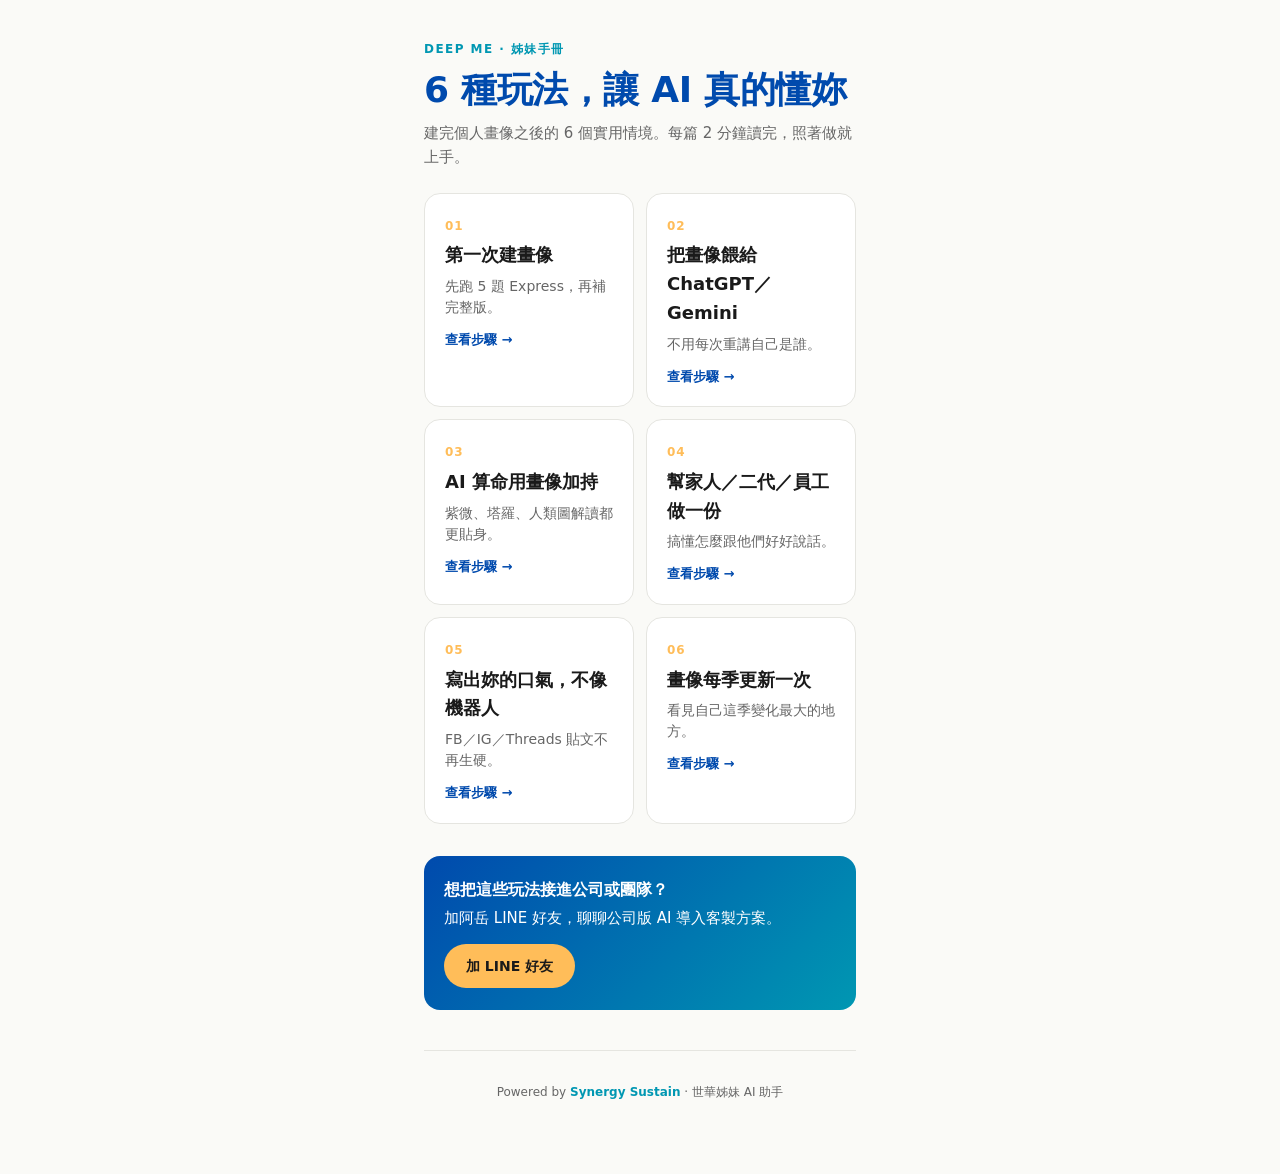
==== playbook/index.html @ 298c40c1 "feat: initial liff jumper + deep me playbook" ====
<!DOCTYPE html>
<html lang="zh-Hant">
<head>
  <meta charset="UTF-8">
  <meta name="viewport" content="width=device-width, initial-scale=1.0">
  <title>Deep Me 姊妹玩法手冊</title>
  <meta name="description" content="世華姊妹專屬：6 個 Deep Me 使用情境、步驟與小訣竅。">
  <link rel="stylesheet" href="style.css">
</head>
<body>
  <main class="container">
    <header class="page-header">
      <p class="brand-tag">Deep Me · 姊妹手冊</p>
      <h1>6 種玩法，讓 AI 真的懂妳</h1>
      <p class="lede">建完個人畫像之後的 6 個實用情境。每篇 2 分鐘讀完，照著做就上手。</p>
    </header>

    <nav class="card-grid">
      <a class="card" href="1-first-time.html">
        <span class="card-num">01</span>
        <h2>第一次建畫像</h2>
        <p>先跑 5 題 Express，再補完整版。</p>
        <span class="arrow">查看步驟 →</span>
      </a>
      <a class="card" href="2-feed-ai.html">
        <span class="card-num">02</span>
        <h2>把畫像餵給 ChatGPT／Gemini</h2>
        <p>不用每次重講自己是誰。</p>
        <span class="arrow">查看步驟 →</span>
      </a>
      <a class="card" href="3-fortune.html">
        <span class="card-num">03</span>
        <h2>AI 算命用畫像加持</h2>
        <p>紫微、塔羅、人類圖解讀都更貼身。</p>
        <span class="arrow">查看步驟 →</span>
      </a>
      <a class="card" href="4-for-others.html">
        <span class="card-num">04</span>
        <h2>幫家人／二代／員工做一份</h2>
        <p>搞懂怎麼跟他們好好說話。</p>
        <span class="arrow">查看步驟 →</span>
      </a>
      <a class="card" href="5-voice.html">
        <span class="card-num">05</span>
        <h2>寫出妳的口氣，不像機器人</h2>
        <p>FB／IG／Threads 貼文不再生硬。</p>
        <span class="arrow">查看步驟 →</span>
      </a>
      <a class="card" href="6-quarterly.html">
        <span class="card-num">06</span>
        <h2>畫像每季更新一次</h2>
        <p>看見自己這季變化最大的地方。</p>
        <span class="arrow">查看步驟 →</span>
      </a>
    </nav>

    <section class="cta">
      <p><strong>想把這些玩法接進公司或團隊？</strong>加阿岳 LINE 好友，聊聊公司版 AI 導入客製方案。</p>
      <a class="btn" href="LINE_FRIEND_URL_PLACEHOLDER" target="_blank" rel="noopener">加 LINE 好友</a>
    </section>

    <footer class="site-footer">
      <p>Powered by <a href="https://synergysustain.com" target="_blank" rel="noopener">Synergy Sustain</a> · 世華姊妹 AI 助手</p>
    </footer>
  </main>
</body>
</html>
---- playbook/style.css ----
:root {
  --brand-blue: #004aad;
  --brand-teal: #0097b2;
  --brand-amber: #ffbd59;
  --ink-900: #1a1a1a;
  --ink-600: #666666;
  --ink-300: #e5e5e0;
  --paper: #fafaf7;
  --white: #ffffff;
}

* { box-sizing: border-box; }

html, body {
  margin: 0;
  padding: 0;
}

body {
  font-family: system-ui, -apple-system, 'Segoe UI', 'PingFang TC', 'Microsoft JhengHei', sans-serif;
  background: var(--paper);
  color: var(--ink-900);
  line-height: 1.6;
  -webkit-font-smoothing: antialiased;
  -webkit-text-size-adjust: 100%;
}

.container {
  max-width: 480px;
  margin: 0 auto;
  padding: 24px 20px 40px;
}

/* ===== Header ===== */
.page-header {
  margin-bottom: 24px;
}
.brand-tag {
  font-size: 12px;
  letter-spacing: 0.12em;
  text-transform: uppercase;
  color: var(--brand-teal);
  font-weight: 700;
  margin: 0 0 10px;
}
.page-header h1 {
  font-size: 28px;
  line-height: 1.15;
  letter-spacing: -0.01em;
  margin: 0 0 10px;
  color: var(--brand-blue);
  font-weight: 700;
}
.page-header .lede {
  font-size: 15px;
  color: var(--ink-600);
  margin: 0;
}

/* ===== Back bar ===== */
.back-bar {
  font-size: 13px;
  margin-bottom: 20px;
  color: var(--ink-600);
}
.back-bar a {
  color: var(--brand-teal);
  text-decoration: none;
  font-weight: 600;
}
.back-bar .sep {
  color: var(--ink-300);
  margin: 0 10px;
}

/* ===== Index card grid ===== */
.card-grid {
  display: grid;
  grid-template-columns: 1fr;
  gap: 12px;
  margin: 24px 0;
}
.card {
  display: block;
  background: var(--white);
  border: 1px solid var(--ink-300);
  border-radius: 16px;
  padding: 18px 20px;
  text-decoration: none;
  color: inherit;
  transition: border-color 0.15s, transform 0.1s;
}
.card:hover { border-color: var(--brand-teal); }
.card:active { transform: scale(0.98); }
.card-num {
  font-size: 12px;
  font-weight: 700;
  letter-spacing: 0.08em;
  color: var(--brand-amber);
}
.card h2 {
  font-size: 18px;
  margin: 4px 0 6px;
  color: var(--ink-900);
  font-weight: 700;
}
.card p {
  font-size: 14px;
  margin: 0 0 8px;
  color: var(--ink-600);
  line-height: 1.5;
}
.card .arrow {
  font-size: 13px;
  color: var(--brand-blue);
  font-weight: 600;
}

/* ===== Section ===== */
.section {
  margin: 28px 0;
}
.section h3 {
  font-size: 13px;
  letter-spacing: 0.12em;
  text-transform: uppercase;
  color: var(--brand-teal);
  margin: 0 0 12px;
  font-weight: 700;
}
.section ol,
.section ul {
  padding-left: 22px;
  margin: 0;
}
.section li {
  margin-bottom: 8px;
  font-size: 15px;
  line-height: 1.65;
}
.section li:last-child { margin-bottom: 0; }

.scenario {
  font-size: 15px;
  background: var(--white);
  border-left: 3px solid var(--brand-teal);
  padding: 14px 16px;
  border-radius: 8px;
  margin: 0;
  line-height: 1.65;
}

/* ===== CTA ===== */
.cta {
  background: linear-gradient(135deg, var(--brand-blue) 0%, var(--brand-teal) 100%);
  color: var(--white);
  border-radius: 16px;
  padding: 22px 20px;
  margin: 32px 0 16px;
}
.cta p {
  margin: 0 0 14px;
  font-size: 15px;
  line-height: 1.55;
}
.cta strong {
  font-size: 16px;
  display: block;
  margin-bottom: 4px;
}
.cta .btn {
  display: inline-block;
  background: var(--brand-amber);
  color: var(--ink-900);
  padding: 11px 22px;
  border-radius: 999px;
  text-decoration: none;
  font-size: 14px;
  font-weight: 700;
  transition: transform 0.1s;
}
.cta .btn:active { transform: scale(0.96); }

/* ===== Pager ===== */
.pager {
  display: flex;
  justify-content: space-between;
  align-items: center;
  margin-top: 32px;
  padding-top: 20px;
  border-top: 1px solid var(--ink-300);
  font-size: 14px;
}
.pager a {
  color: var(--brand-blue);
  text-decoration: none;
  font-weight: 600;
}
.pager .muted {
  color: var(--ink-300);
  cursor: default;
}

/* ===== Site footer ===== */
.site-footer {
  margin-top: 40px;
  padding-top: 20px;
  border-top: 1px solid var(--ink-300);
  font-size: 12px;
  color: var(--ink-600);
  text-align: center;
}
.site-footer a {
  color: var(--brand-teal);
  text-decoration: none;
  font-weight: 600;
}

/* ===== Tablet / Desktop ===== */
@media (min-width: 640px) {
  .container { padding: 40px 24px 60px; }
  .page-header h1 { font-size: 36px; }
  .card-grid {
    grid-template-columns: 1fr 1fr;
  }
}
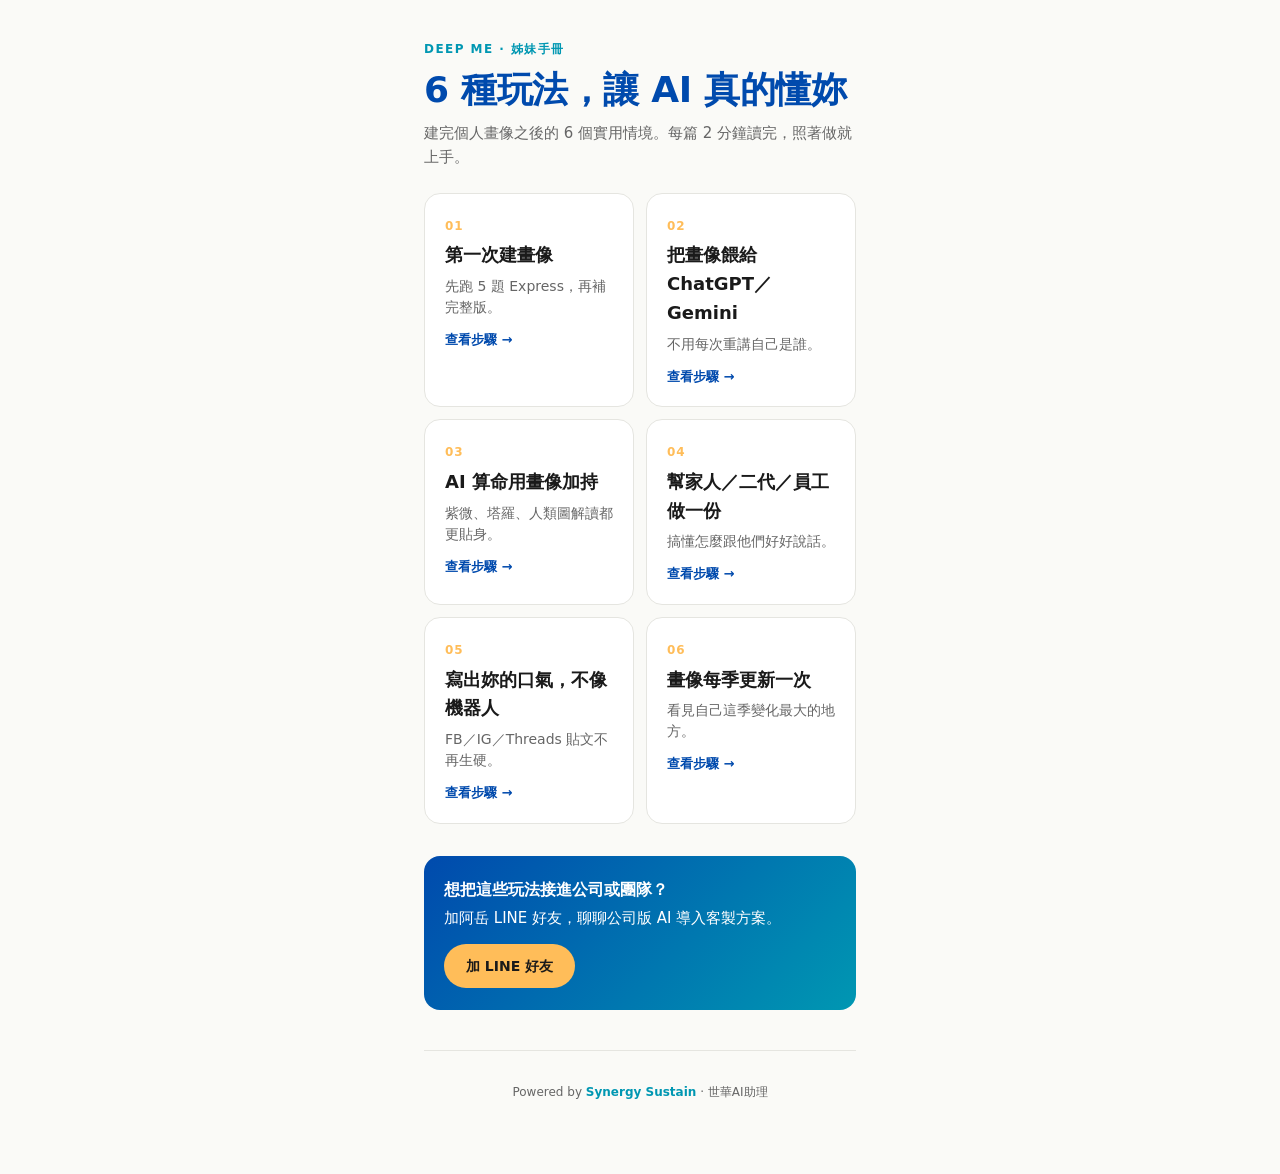
==== commit dd73b23a: "refactor: rename brand to 世華AI助理 across all pages - liff/index.html: page title - playbook/index.htm" ====
--- a/playbook/index.html
+++ b/playbook/index.html
@@ -56,11 +56,11 @@
 
     <section class="cta">
       <p><strong>想把這些玩法接進公司或團隊？</strong>加阿岳 LINE 好友，聊聊公司版 AI 導入客製方案。</p>
-      <a class="btn" href="LINE_FRIEND_URL_PLACEHOLDER" target="_blank" rel="noopener">加 LINE 好友</a>
+      <a class="btn" href="https://lin.ee/Rs6HNCr" target="_blank" rel="noopener">加 LINE 好友</a>
     </section>
 
     <footer class="site-footer">
-      <p>Powered by <a href="https://synergysustain.com" target="_blank" rel="noopener">Synergy Sustain</a> · 世華姊妹 AI 助手</p>
+      <p>Powered by <a href="https://synergysustain.com" target="_blank" rel="noopener">Synergy Sustain</a> · 世華AI助理</p>
     </footer>
   </main>
 </body>
